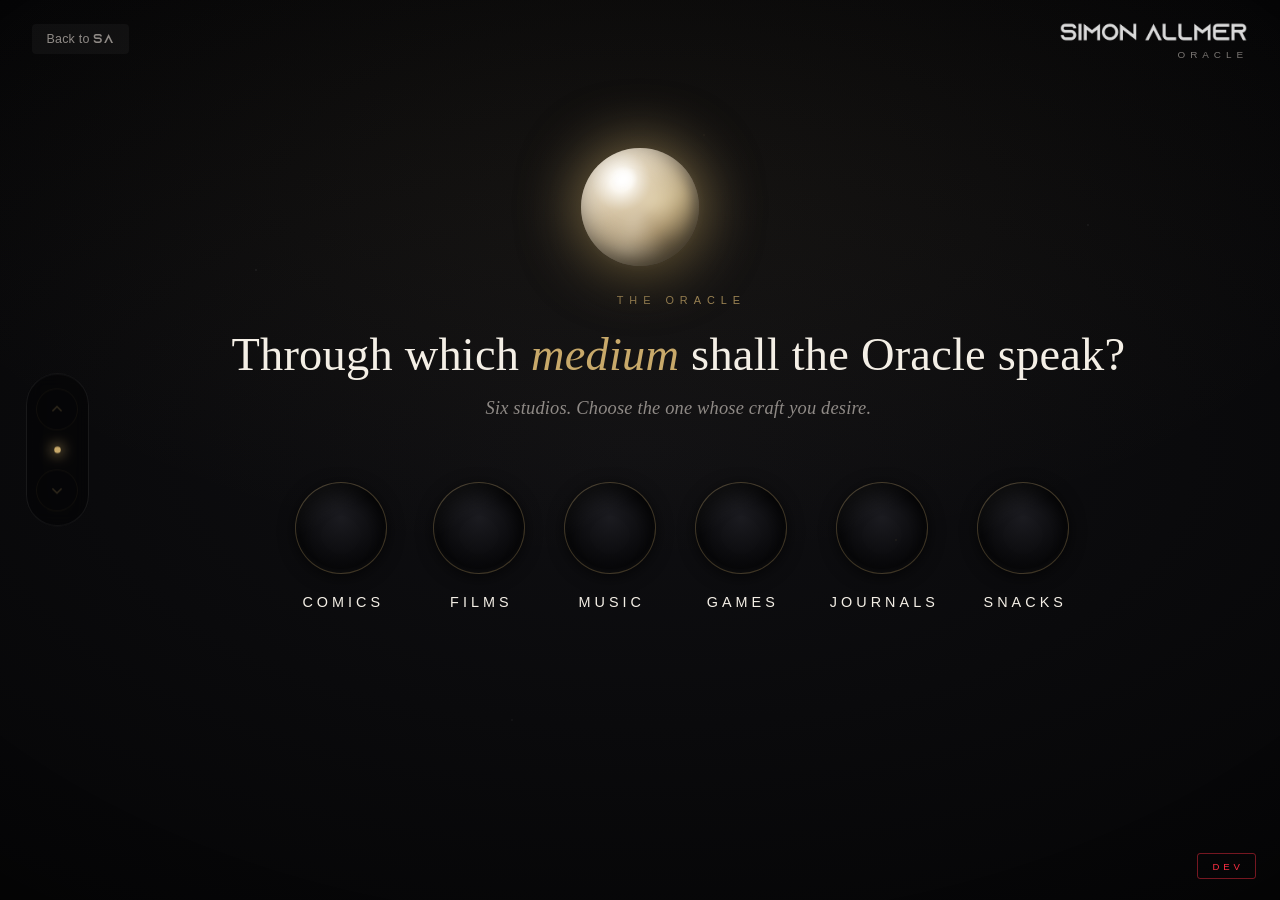
==== Oracle/index.html @ 79610d25 "Oracle: add the recommender — medium, digital/physical, players The Games branch now asks digital or" ====
<!DOCTYPE html>
<html lang="en">

<head>
    <meta charset="UTF-8">
    <meta name="viewport" content="width=device-width, initial-scale=1.0, maximum-scale=1.0, user-scalable=no">
    <title>The Oracle | Simon Allmer</title>
    <meta name="description" content="The Oracle — an intuitive recommender for the Allmer catalog.">
    <link rel="stylesheet" href="oracle.css">
</head>

<body class="dev">
    <!-- Ambient atmosphere -->
    <div class="dust" aria-hidden="true"></div>
    <div class="vignette" aria-hidden="true"></div>

    <!-- The descending well. The camera (column) travels down through it. -->
    <div class="well" id="well">
        <div class="column" id="column"></div>
    </div>

    <!-- Chrome -->
    <header class="oracle-header">
        <a href="https://simonallmer.com" class="back-btn" target="_top">Back to <span class="logo-font">SA</span></a>
        <div class="brand" id="brandReset" title="Return to the surface">
            <img src="../SimonAllmerLogoRightProportionsWhite.png" alt="Simon Allmer" class="brand-mark">
            <div class="brand-word">Oracle</div>
        </div>
    </header>

    <!-- Elevator — ride back and forth through the descent -->
    <div class="elevator" role="group" aria-label="Navigate levels">
        <button class="elev-btn" id="elUp" aria-label="Go back up a level" title="Back (↑)">
            <svg viewBox="0 0 24 24" fill="none" stroke="currentColor" stroke-width="1.5">
                <path d="M7 14l5-5 5 5" />
            </svg>
        </button>
        <div class="elev-floors" id="elevFloors" aria-hidden="true"></div>
        <button class="elev-btn" id="elDown" aria-label="Go forward down a level" title="Forward (↓)">
            <svg viewBox="0 0 24 24" fill="none" stroke="currentColor" stroke-width="1.5">
                <path d="M7 10l5 5 5-5" />
            </svg>
        </button>
    </div>

    <!-- Dev-mode toggle -->
    <button class="dev-toggle" id="devToggle" title="Toggle developer view">DEV</button>

    <script src="oracle.js"></script>
</body>

</html>
---- Oracle/oracle.css ----
/* ============================================================
   THE ORACLE — an intuitive recommender for the Allmer catalog
   Design language: onyx, champagne hairlines, crystal, restraint.
   ============================================================ */

@font-face {
    font-family: 'Azonix';
    src: url('../Fonts/Azonix.otf') format('opentype');
    font-weight: normal;
    font-style: normal;
}

:root {
    /* Palette — Tom Ford: black, platinum-champagne, pearl */
    --onyx: #050506;
    --pearl: #f4efe6;
    --champagne: #c8a96a;
    --champagne-soft: rgba(200, 169, 106, 0.28);
    --smoke: #8f8a86;
    --dev-red: #ff2f43;

    /* Studio accents (mirrors the catalog) */
    --c-comics: #ef4444;
    --c-films: #3b82f6;
    --c-music: #fbbf24;
    --c-games: #10b981;
    --c-journals: #b8763a;
    --c-snacks: #ec4899;

    --serif: 'Didot', 'Bodoni MT', 'Hoefler Text', 'Times New Roman', serif;
    --sans: 'Futura', 'Century Gothic', -apple-system, BlinkMacSystemFont, 'Segoe UI', sans-serif;

    --ease-silk: cubic-bezier(0.22, 0.61, 0.30, 1);
}

* {
    margin: 0;
    padding: 0;
    box-sizing: border-box;
}

html,
body {
    width: 100%;
    height: 100%;
    overflow: hidden;
    background: var(--onyx);
}

body {
    font-family: var(--sans);
    color: var(--pearl);
    -webkit-font-smoothing: antialiased;
    -moz-osx-font-smoothing: grayscale;
    user-select: none;
    -webkit-tap-highlight-color: transparent;
}

.logo-font {
    font-family: 'Azonix', var(--sans);
    letter-spacing: 0.12em;
}

/* ============================================================
   The Well — a vertical shaft the camera descends into
   ============================================================ */
.well {
    position: fixed;
    inset: 0;
    overflow: hidden;
    z-index: 1;
}

.column {
    position: absolute;
    top: 0;
    left: 0;
    width: 100%;
    transform: translateY(calc(var(--active, 0) * -100vh));
    transition: transform 1.35s var(--ease-silk);
    will-change: transform;
}

/* ---------- A Level (one question) ---------- */
.level {
    position: relative;
    width: 100%;
    height: 100vh;
    display: flex;
    flex-direction: column;
    align-items: center;
    justify-content: center;
    /* Weighted to the right so the whole composition clears the
       elevator on the left while orb, prompt and valves stay aligned. */
    padding: 7rem clamp(1.5rem, 3vw, 3rem) 5rem clamp(5.5rem, 9vw, 8rem);
    overflow: hidden;
    /* Each descent is darker; set per level via --depth. */
    --tone: calc(15 - var(--depth, 0) * 5);
    background:
        radial-gradient(130% 90% at 50% 22%,
            rgba(200, 169, 106, calc(0.06 - var(--depth, 0) * 0.018)) 0%,
            transparent 45%),
        radial-gradient(140% 100% at 50% 50%,
            rgb(var(--tone) var(--tone) calc(var(--tone) + 3)) 0%,
            #000 92%);
    opacity: 1;
    transition: opacity 1.1s var(--ease-silk), filter 1.1s var(--ease-silk);
}

/* Levels the camera has passed recede into darkness */
.level.past {
    opacity: 0.12;
    filter: saturate(0.4) brightness(0.5);
    pointer-events: none;
}

/* ---------- The Oracle's voice (the prompt) ---------- */
.level-voice {
    text-align: center;
    max-width: min(94vw, 60rem);
    margin-bottom: clamp(2.5rem, 7vh, 5rem);
    opacity: 0;
    transform: translateY(14px);
    animation: rise 1s var(--ease-silk) 0.15s forwards;
}

.level-eyebrow {
    font-family: var(--sans);
    font-size: 0.68rem;
    letter-spacing: 0.55em;
    text-transform: uppercase;
    color: var(--champagne);
    opacity: 0.75;
    margin-bottom: 1.4rem;
    padding-left: 0.55em;
}

.level-prompt {
    font-family: var(--serif);
    font-weight: 400;
    font-size: clamp(1.5rem, 3.8vw, 2.9rem);
    line-height: 1.12;
    letter-spacing: 0.005em;
    color: var(--pearl);
    white-space: nowrap;
}

.level-prompt em {
    font-style: italic;
    color: var(--champagne);
}

.level-sub {
    margin-top: 1.1rem;
    font-family: var(--serif);
    font-style: italic;
    font-size: clamp(0.95rem, 1.6vw, 1.15rem);
    color: var(--smoke);
    letter-spacing: 0.01em;
}

/* ---------- The hovering crystal orb ---------- */
.level-orb {
    position: absolute;
    left: 50%;
    top: clamp(150px, 23vh, 235px);
    width: clamp(84px, 12vw, 118px);
    height: clamp(84px, 12vw, 118px);
    margin-left: calc(clamp(84px, 12vw, 118px) / -2);
    margin-top: calc(clamp(84px, 12vw, 118px) / -2);
    border-radius: 50%;
    pointer-events: none;
    z-index: 5;
    --vc: var(--champagne);
    background:
        radial-gradient(circle at 34% 28%,
            #ffffff 0%,
            #f3ece0 10%,
            #d7ccba 26%,
            #8d8891 52%,
            #34333b 82%,
            #191920 100%);
    box-shadow:
        0 0 55px 6px color-mix(in srgb, var(--vc) 55%, transparent),
        0 26px 50px -12px rgba(0, 0, 0, 0.85),
        inset -9px -12px 26px rgba(0, 0, 0, 0.55),
        inset 11px 13px 30px rgba(255, 255, 255, 0.4);
    opacity: 0;
    transition:
        transform 0.82s cubic-bezier(0.5, 0, 0.2, 1),
        opacity 0.6s ease,
        box-shadow 0.6s ease;
    animation: orbAppear 1.1s var(--ease-silk) 0.35s forwards;
}

.level-orb::before {
    /* slow internal caustic swirl */
    content: '';
    position: absolute;
    inset: 6%;
    border-radius: 50%;
    background: conic-gradient(from 0deg,
            transparent, rgba(200, 169, 106, 0.35), transparent 40%,
            rgba(255, 255, 255, 0.25), transparent 70%);
    filter: blur(6px);
    mix-blend-mode: screen;
    animation: swirl 9s linear infinite;
    opacity: 0.7;
}

.level-orb::after {
    /* crisp specular highlight */
    content: '';
    position: absolute;
    top: 16%;
    left: 24%;
    width: 26%;
    height: 20%;
    border-radius: 50%;
    background: radial-gradient(circle, rgba(255, 255, 255, 0.95), transparent 70%);
    filter: blur(1px);
}

/* The ball takes on the colour of the chosen medium */
.level-orb.tinted {
    background:
        radial-gradient(circle at 34% 28%,
            #ffffff 0%,
            #fbf7ef 9%,
            color-mix(in srgb, var(--vc) 32%, #ded3c2) 26%,
            color-mix(in srgb, var(--vc) 68%, #7d7883) 54%,
            color-mix(in srgb, var(--vc) 55%, #26252b) 82%,
            #14131a 100%);
}

.level-orb.tinted::before {
    background: conic-gradient(from 0deg,
            transparent,
            color-mix(in srgb, var(--vc) 70%, transparent), transparent 40%,
            rgba(255, 255, 255, 0.28), transparent 70%);
}

.level-orb.floating {
    animation: orbAppear 1.1s var(--ease-silk) 0.35s forwards, orbFloat 6s ease-in-out 1.4s infinite;
}

.level-orb.dropping {
    transition:
        transform 0.82s cubic-bezier(0.55, 0, 0.35, 1),
        opacity 0.5s ease 0.55s;
    animation: none;
}

/* ---------- The valves (choices) ---------- */
.valves {
    display: flex;
    flex-wrap: wrap;
    justify-content: center;
    align-items: flex-start;
    gap: clamp(1rem, 3vw, 3rem);
    max-width: 60rem;
    z-index: 3;
}

.valves.choosing .valve:not(.chosen) {
    opacity: 0.18;
    filter: blur(1px);
    transform: scale(0.94);
    pointer-events: none;
}

.valve {
    appearance: none;
    background: none;
    border: none;
    cursor: pointer;
    display: flex;
    flex-direction: column;
    align-items: center;
    gap: 1.25rem;
    padding: 0;
    color: inherit;
    font-family: inherit;
    --vc: var(--champagne);
    opacity: 0;
    transform: translateY(20px);
    animation: rise 0.9s var(--ease-silk) forwards;
    transition: opacity 0.6s var(--ease-silk), filter 0.6s var(--ease-silk), transform 0.6s var(--ease-silk);
}

/* The socket — a valve carved into onyx */
.socket {
    position: relative;
    width: clamp(60px, 8vw, 92px);
    height: clamp(60px, 8vw, 92px);
    border-radius: 50%;
    background: radial-gradient(circle at 50% 38%, #1b1b20 0%, #08080a 68%);
    border: 1px solid var(--champagne-soft);
    box-shadow:
        inset 0 7px 20px rgba(0, 0, 0, 0.85),
        inset 0 -2px 5px rgba(255, 255, 255, 0.04),
        0 3px 16px rgba(0, 0, 0, 0.6);
    transition: box-shadow 0.5s var(--ease-silk), border-color 0.5s var(--ease-silk), transform 0.5s var(--ease-silk);
}

.socket::after {
    /* faint rim gleam */
    content: '';
    position: absolute;
    inset: -1px;
    border-radius: 50%;
    background: linear-gradient(150deg, rgba(255, 255, 255, 0.12), transparent 40%);
    opacity: 0.5;
    pointer-events: none;
}

.valve:hover .socket,
.valve:focus-visible .socket,
.valve.focused .socket {
    border-color: var(--vc);
    transform: translateY(-4px);
    box-shadow:
        inset 0 7px 20px rgba(0, 0, 0, 0.85),
        0 0 34px -4px var(--vc),
        0 10px 26px rgba(0, 0, 0, 0.7);
}

.valve.filled .socket {
    border-color: var(--vc);
    box-shadow:
        inset 0 0 42px rgba(255, 240, 210, 0.55),
        0 0 60px -6px var(--vc);
    background: radial-gradient(circle at 50% 42%, #fff7e9 0%, #d8c9a8 30%, #2a2820 85%);
}

.valve-label {
    font-family: var(--sans);
    font-size: clamp(0.72rem, 1.5vw, 0.9rem);
    letter-spacing: 0.28em;
    text-transform: uppercase;
    text-align: center;
    color: var(--pearl);
    padding-left: 0.28em;
    transition: color 0.4s var(--ease-silk), letter-spacing 0.4s var(--ease-silk);
}

.valve:hover .valve-label,
.valve:focus-visible .valve-label,
.valve.focused .valve-label {
    color: var(--vc);
    letter-spacing: 0.34em;
}

.valve-hint {
    font-family: var(--serif);
    font-style: italic;
    font-size: 0.82rem;
    color: var(--smoke);
    margin-top: -0.55rem;
    max-width: 11rem;
    text-align: center;
    opacity: 0;
    transform: translateY(-4px);
    transition: opacity 0.4s var(--ease-silk), transform 0.4s var(--ease-silk);
}

.valve:hover .valve-hint,
.valve:focus-visible .valve-hint {
    opacity: 0.9;
    transform: translateY(0);
}

/* ---------- Dev-mode: unmade paths glow red ---------- */
body.dev .valve.is-dev {
    --vc: var(--dev-red);
}

body.dev .valve.is-dev .socket {
    border-color: rgba(255, 47, 67, 0.5);
    border-style: dashed;
}

body.dev .valve.is-dev .valve-label {
    color: var(--dev-red);
}

body.dev .valve.is-dev .valve-label::after {
    content: ' · dev';
    opacity: 0.6;
    font-size: 0.8em;
}

/* ---------- Numeric valves (How many players?) ---------- */
/* Sized so all eight sit on one line when the width allows. */
.valves.players {
    gap: clamp(0.6rem, 2vw, 1.8rem);
    max-width: min(96vw, 62rem);
    flex-wrap: wrap;
}

.valve-num .socket {
    width: clamp(54px, 7.4vw, 80px);
    height: clamp(54px, 7.4vw, 80px);
    display: flex;
    align-items: center;
    justify-content: center;
}

.valve-num .numeral {
    font-family: var(--serif);
    font-size: clamp(1.5rem, 3.6vw, 2.1rem);
    color: var(--pearl);
    opacity: 0.82;
    transition: color 0.4s var(--ease-silk), opacity 0.4s var(--ease-silk);
}

.valve-num:hover .numeral,
.valve-num:focus-visible .numeral,
.valve-num.focused .numeral {
    color: var(--vc);
    opacity: 1;
}

.valve:hover .valve-hint,
.valve.focused .valve-hint {
    opacity: 0.9;
    transform: translateY(0);
}

.valve-num.filled .numeral {
    opacity: 0;
}

/* ---------- The Oracle's answer (suggested games) ---------- */
.level-result {
    justify-content: center;
}

.suggest {
    width: min(100%, 46rem);
    max-height: 76vh;
    overflow-y: auto;
    text-align: center;
    padding: 0 0.5rem;
    opacity: 0;
    transform: translateY(16px);
    animation: rise 1s var(--ease-silk) 0.4s forwards;
}

.suggest .level-eyebrow {
    color: var(--vc);
    margin-bottom: 1rem;
}

.suggest-title {
    font-family: var(--serif);
    font-weight: 400;
    font-size: clamp(2rem, 5vw, 3.2rem);
    letter-spacing: 0.01em;
}

.suggest-sub {
    font-family: var(--serif);
    font-style: italic;
    color: var(--smoke);
    font-size: clamp(0.95rem, 1.7vw, 1.15rem);
    margin-top: 0.6rem;
    margin-bottom: 2.4rem;
}

.game-list {
    display: flex;
    flex-direction: column;
    text-align: left;
}

.game {
    display: flex;
    align-items: center;
    justify-content: space-between;
    gap: 1.4rem;
    padding: 1.05rem 0.4rem;
    border-top: 1px solid rgba(255, 255, 255, 0.08);
    transition: background 0.3s;
}

.game:last-child {
    border-bottom: 1px solid rgba(255, 255, 255, 0.08);
}

.game:hover {
    background: rgba(255, 255, 255, 0.02);
}

.game-info {
    display: flex;
    flex-direction: column;
    gap: 0.35rem;
    min-width: 0;
}

.game-name {
    font-family: var(--serif);
    font-size: clamp(1.05rem, 2vw, 1.2rem);
    color: var(--pearl);
    line-height: 1.2;
}

.game-brand {
    font-family: var(--sans);
    font-size: 0.6rem;
    letter-spacing: 0.32em;
    text-transform: uppercase;
    color: var(--vc);
    opacity: 0.85;
    padding-left: 0.32em;
}

.game-actions {
    display: flex;
    align-items: center;
    gap: 1.3rem;
    flex-shrink: 0;
}

.ext {
    display: inline-flex;
    align-items: center;
    gap: 0.32rem;
    font-family: var(--sans);
    font-size: 0.64rem;
    letter-spacing: 0.24em;
    text-transform: uppercase;
    color: var(--smoke);
    padding-left: 0.24em;
    transition: color 0.3s;
}

.ext:hover {
    color: var(--pearl);
}

.ext-i {
    font-size: 0.9em;
    color: var(--champagne);
    transform: translateY(-0.5px);
    transition: transform 0.3s, color 0.3s;
}

.ext:hover .ext-i {
    color: var(--vc);
    transform: translate(1px, -1.5px);
}

.suggest::-webkit-scrollbar {
    width: 5px;
}

.suggest::-webkit-scrollbar-thumb {
    background: rgba(255, 255, 255, 0.18);
    border-radius: 3px;
}

/* ---------- Leaf level (no question yet / coming soon) ---------- */
.leaf {
    text-align: center;
    max-width: 34rem;
    z-index: 3;
    opacity: 0;
    transform: translateY(16px);
    animation: rise 1s var(--ease-silk) 0.45s forwards;
}

.leaf-medallion {
    width: clamp(96px, 13vw, 128px);
    height: clamp(96px, 13vw, 128px);
    margin: 0 auto 2.6rem;
    border-radius: 50%;
    border: 1px solid var(--champagne-soft);
    display: flex;
    align-items: center;
    justify-content: center;
    box-shadow: inset 0 0 40px rgba(0, 0, 0, 0.7), 0 0 50px -10px var(--vc, var(--champagne));
    background: radial-gradient(circle at 50% 40%, #17161a, #050506 72%);
}

.leaf-medallion .dot {
    width: 10px;
    height: 10px;
    border-radius: 50%;
    background: var(--vc, var(--champagne));
    box-shadow: 0 0 22px 3px var(--vc, var(--champagne));
    animation: pulseDot 2.6s ease-in-out infinite;
}

.leaf-title {
    font-family: var(--serif);
    font-size: clamp(1.6rem, 3.6vw, 2.5rem);
    letter-spacing: 0.02em;
    margin-bottom: 1.1rem;
}

.leaf-body {
    font-family: var(--serif);
    font-style: italic;
    font-size: clamp(1rem, 1.9vw, 1.25rem);
    color: var(--smoke);
    line-height: 1.55;
    margin-bottom: 2.2rem;
}

.leaf-tag {
    display: inline-block;
    font-family: var(--sans);
    font-size: 0.66rem;
    letter-spacing: 0.5em;
    text-transform: uppercase;
    color: var(--champagne);
    padding: 0.7rem 1.4rem 0.7rem calc(1.4rem + 0.5em);
    border: 1px solid var(--champagne-soft);
    border-radius: 2rem;
}

.leaf.is-dev .leaf-tag {
    color: var(--dev-red);
    border-color: rgba(255, 47, 67, 0.4);
}

/* ============================================================
   Ambient atmosphere
   ============================================================ */
.vignette {
    position: fixed;
    inset: 0;
    pointer-events: none;
    z-index: 2;
    background: radial-gradient(120% 110% at 50% 42%, transparent 55%, rgba(0, 0, 0, 0.75) 100%);
}

.dust {
    position: fixed;
    inset: 0;
    pointer-events: none;
    z-index: 2;
    background-image:
        radial-gradient(1px 1px at 20% 30%, rgba(255, 255, 255, 0.35), transparent),
        radial-gradient(1px 1px at 70% 60%, rgba(200, 169, 106, 0.4), transparent),
        radial-gradient(1px 1px at 40% 80%, rgba(255, 255, 255, 0.25), transparent),
        radial-gradient(1px 1px at 85% 25%, rgba(255, 255, 255, 0.3), transparent),
        radial-gradient(1px 1px at 55% 15%, rgba(200, 169, 106, 0.3), transparent);
    opacity: 0.5;
    animation: drift 26s ease-in-out infinite alternate;
}

/* ============================================================
   Chrome
   ============================================================ */
.oracle-header {
    position: fixed;
    top: 0;
    left: 0;
    width: 100%;
    padding: 1.6rem 2rem;
    display: flex;
    align-items: center;
    justify-content: center;
    z-index: 50;
    pointer-events: none;
}

.oracle-header > * {
    pointer-events: auto;
}

.back-btn {
    position: absolute;
    left: 2rem;
    top: 1.5rem;
    font-size: 0.78rem;
    color: var(--smoke);
    letter-spacing: 0.02em;
    padding: 0.5rem 0.9rem;
    border-radius: 4px;
    background: rgba(255, 255, 255, 0.04);
    text-decoration: none;
    transition: color 0.3s, background 0.3s;
}

.back-btn:hover {
    color: var(--pearl);
    background: rgba(255, 255, 255, 0.08);
}

/* ---------- Elevator (ride the floors) ---------- */
.elevator {
    position: fixed;
    left: 1.6rem;
    top: 50%;
    transform: translateY(-50%);
    z-index: 60;
    display: flex;
    flex-direction: column;
    align-items: center;
    gap: 0.9rem;
    padding: 0.9rem 0.6rem;
    border-radius: 2.2rem;
    background: rgba(0, 0, 0, 0.35);
    border: 1px solid rgba(255, 255, 255, 0.08);
    backdrop-filter: blur(8px);
    -webkit-backdrop-filter: blur(8px);
}

.elev-btn {
    width: 42px;
    height: 42px;
    border-radius: 50%;
    border: 1px solid var(--champagne-soft);
    background: rgba(0, 0, 0, 0.4);
    color: var(--champagne);
    cursor: pointer;
    display: flex;
    align-items: center;
    justify-content: center;
    transition: background 0.3s, transform 0.25s, border-color 0.3s, opacity 0.3s;
}

.elev-btn svg {
    width: 22px;
    height: 22px;
}

.elev-btn:hover {
    background: rgba(200, 169, 106, 0.16);
    border-color: var(--champagne);
    transform: translateY(-1px);
}

.elev-btn:active {
    transform: translateY(1px);
}

.elev-btn.disabled {
    opacity: 0.22;
    pointer-events: none;
}

.elev-floors {
    display: flex;
    flex-direction: column;
    align-items: center;
    gap: 0.5rem;
    padding: 0.15rem 0;
}

.elev-pip {
    width: 5px;
    height: 5px;
    border-radius: 50%;
    background: rgba(255, 255, 255, 0.22);
    transition: all 0.4s var(--ease-silk);
}

.elev-pip.active {
    background: var(--champagne);
    box-shadow: 0 0 10px 1px var(--champagne);
    transform: scale(1.3);
}

.brand {
    position: absolute;
    right: 2rem;
    top: 1.3rem;
    display: flex;
    flex-direction: column;
    align-items: flex-end;
    gap: 0.4rem;
    cursor: pointer;
    opacity: 0.85;
    transition: opacity 0.3s;
}

.brand:hover {
    opacity: 1;
}

.brand-mark {
    height: 22px;
    width: auto;
}

.brand-word {
    font-family: var(--sans);
    font-size: 0.62rem;
    letter-spacing: 0.5em;
    text-transform: uppercase;
    color: var(--smoke);
    padding-left: 0.5em;
}

.dev-toggle {
    position: fixed;
    bottom: 1.3rem;
    right: 1.5rem;
    z-index: 50;
    font-family: var(--sans);
    font-size: 0.6rem;
    letter-spacing: 0.4em;
    padding: 0.4rem 0.7rem 0.4rem 0.9rem;
    background: transparent;
    border: 1px solid rgba(255, 255, 255, 0.12);
    border-radius: 3px;
    color: rgba(255, 255, 255, 0.3);
    cursor: pointer;
    transition: all 0.3s;
}

body.dev .dev-toggle {
    color: var(--dev-red);
    border-color: rgba(255, 47, 67, 0.45);
}

/* ============================================================
   Keyframes
   ============================================================ */
@keyframes rise {
    to {
        opacity: 1;
        transform: translateY(0);
    }
}

@keyframes orbAppear {
    0% {
        opacity: 0;
        transform: translateY(-24px) scale(0.9);
    }
    100% {
        opacity: 1;
        transform: translateY(0) scale(1);
    }
}

@keyframes orbFloat {
    0%, 100% {
        transform: translateY(0) scale(1);
    }
    50% {
        transform: translateY(-12px) scale(1.012);
    }
}

@keyframes swirl {
    to {
        transform: rotate(360deg);
    }
}

@keyframes pulseDot {
    0%, 100% {
        transform: scale(1);
        opacity: 1;
    }
    50% {
        transform: scale(1.35);
        opacity: 0.65;
    }
}

@keyframes drift {
    from {
        transform: translateY(0);
    }
    to {
        transform: translateY(-24px);
    }
}

/* ============================================================
   Responsive
   ============================================================ */
@media (max-width: 640px) {
    .level {
        padding: 6rem 1.2rem 4rem;
    }

    .valves {
        gap: 1.6rem 2rem;
        max-width: 24rem;
    }

    .valve-hint {
        display: none;
    }

    .brand-word {
        display: none;
    }

    .game {
        flex-direction: column;
        align-items: flex-start;
        gap: 0.7rem;
    }

    .game-actions {
        gap: 1.6rem;
    }

    .elevator {
        left: 0.7rem;
        gap: 0.6rem;
        padding: 0.6rem 0.4rem;
    }

    .elev-btn {
        width: 36px;
        height: 36px;
    }
}

@media (prefers-reduced-motion: reduce) {
    .column {
        transition-duration: 0.4s;
    }
    .level-orb,
    .level-orb.floating,
    .dust {
        animation: none !important;
    }
}
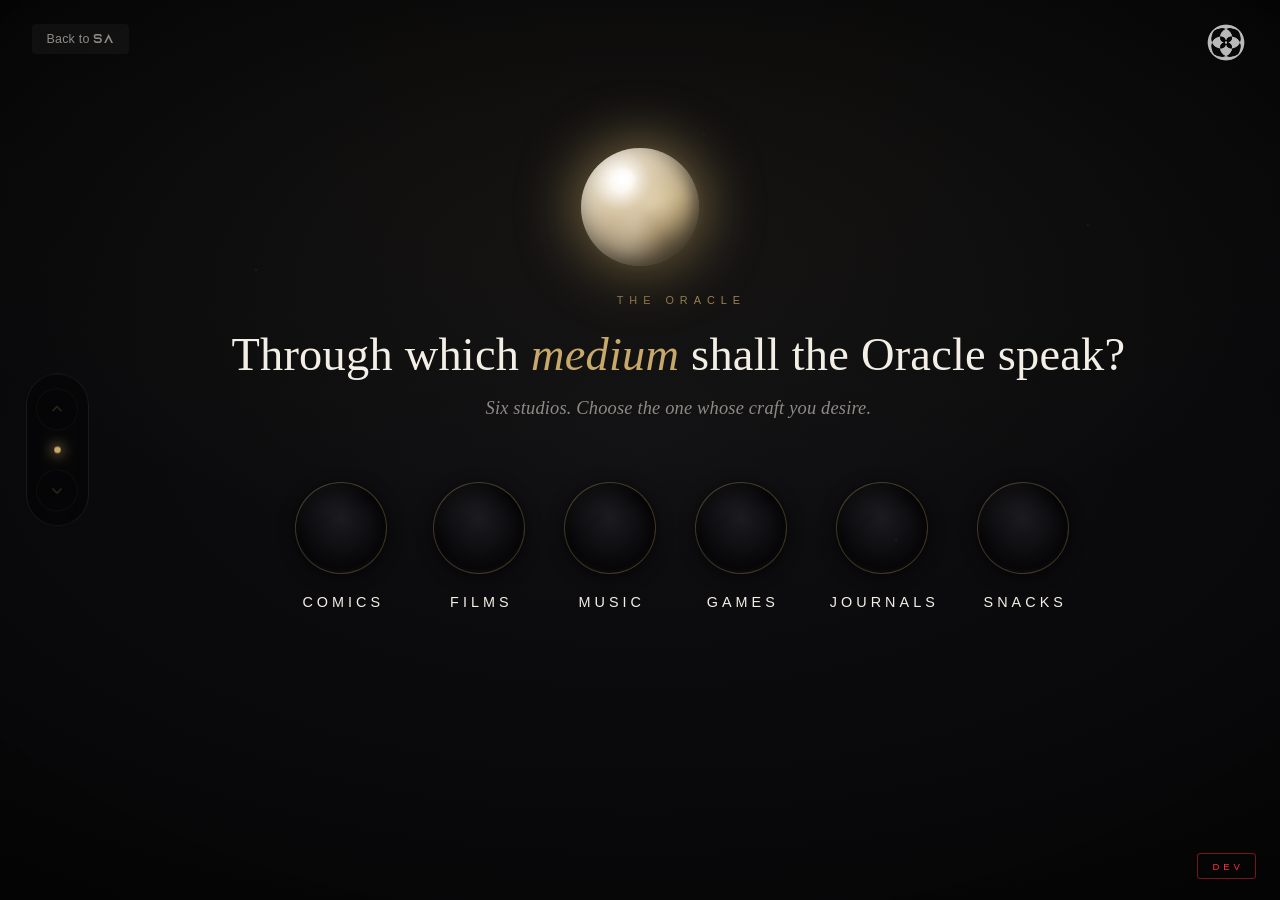
==== commit ca5112f4: "Oracle: the Center mark takes the corner The wordmark and the word ORACLE give way to the Center man" ====
--- a/Oracle/index.html
+++ b/Oracle/index.html
@@ -22,10 +22,9 @@
     <!-- Chrome -->
     <header class="oracle-header">
         <a href="https://simonallmer.com" class="back-btn" target="_top">Back to <span class="logo-font">SA</span></a>
-        <div class="brand" id="brandReset" title="Return to the surface">
-            <img src="../SimonAllmerLogoRightProportionsWhite.png" alt="Simon Allmer" class="brand-mark">
-            <div class="brand-word">Oracle</div>
-        </div>
+        <a class="brand" href="https://simonallmer.com/center" target="_top" title="Enter the Center">
+            <img src="assets/SimonAllmerCenterLogo.png" alt="Simon Allmer Center" class="brand-mark">
+        </a>
     </header>
 
     <!-- Elevator — ride back and forth through the descent -->
--- a/Oracle/oracle.css
+++ b/Oracle/oracle.css
@@ -5,7 +5,7 @@
 
 @font-face {
     font-family: 'Azonix';
-    src: url('../Fonts/Azonix.otf') format('opentype');
+    src: url('assets/Azonix.otf') format('opentype');
     font-weight: normal;
     font-style: normal;
 }
@@ -468,6 +468,17 @@
     margin-bottom: 2.4rem;
 }
 
+/* The answers given, echoed back under the count. */
+.suggest-said {
+    margin-top: -1.9rem;
+    margin-bottom: 2.4rem;
+    font-size: clamp(0.6rem, 1.1vw, 0.72rem);
+    letter-spacing: 0.22em;
+    text-transform: uppercase;
+    color: var(--vc);
+    opacity: 0.62;
+}
+
 .game-list {
     display: flex;
     flex-direction: column;
@@ -607,6 +618,38 @@
     color: var(--smoke);
     line-height: 1.55;
     margin-bottom: 2.2rem;
+}
+
+/* The Oracle's closing word — smaller than the body, and patient. */
+.leaf-note {
+    font-family: var(--sans);
+    font-size: clamp(0.62rem, 1.1vw, 0.72rem);
+    letter-spacing: 0.2em;
+    text-transform: uppercase;
+    line-height: 1.9;
+    color: var(--vc, var(--champagne));
+    opacity: 0.7;
+    max-width: 26rem;
+    margin: -1rem auto 2.1rem;
+}
+
+.leaf-links {
+    display: flex;
+    justify-content: center;
+    gap: 1.8rem;
+    flex-wrap: wrap;
+}
+
+.leaf-links .ext {
+    font-size: 0.7rem;
+    letter-spacing: 0.26em;
+    padding: 0.7rem 1.4rem;
+    border: 1px solid var(--champagne-soft);
+    border-radius: 2rem;
+}
+
+.leaf-links .ext:hover {
+    border-color: var(--vc, var(--champagne));
 }
 
 .leaf-tag {
@@ -771,30 +814,22 @@
     right: 2rem;
     top: 1.3rem;
     display: flex;
-    flex-direction: column;
-    align-items: flex-end;
-    gap: 0.4rem;
+    align-items: center;
     cursor: pointer;
-    opacity: 0.85;
-    transition: opacity 0.3s;
+    opacity: 0.72;
+    transition: opacity 0.5s var(--ease-silk), transform 0.5s var(--ease-silk);
 }
 
 .brand:hover {
     opacity: 1;
-}
-
+    transform: rotate(15deg);
+}
+
+/* The Center mark — square, so it is sized by its side, not its height. */
 .brand-mark {
-    height: 22px;
-    width: auto;
-}
-
-.brand-word {
-    font-family: var(--sans);
-    font-size: 0.62rem;
-    letter-spacing: 0.5em;
-    text-transform: uppercase;
-    color: var(--smoke);
-    padding-left: 0.5em;
+    width: clamp(38px, 3.4vw, 48px);
+    height: auto;
+    display: block;
 }
 
 .dev-toggle {
@@ -892,8 +927,8 @@
         display: none;
     }
 
-    .brand-word {
-        display: none;
+    .brand-mark {
+        width: 34px;
     }
 
     .game {
